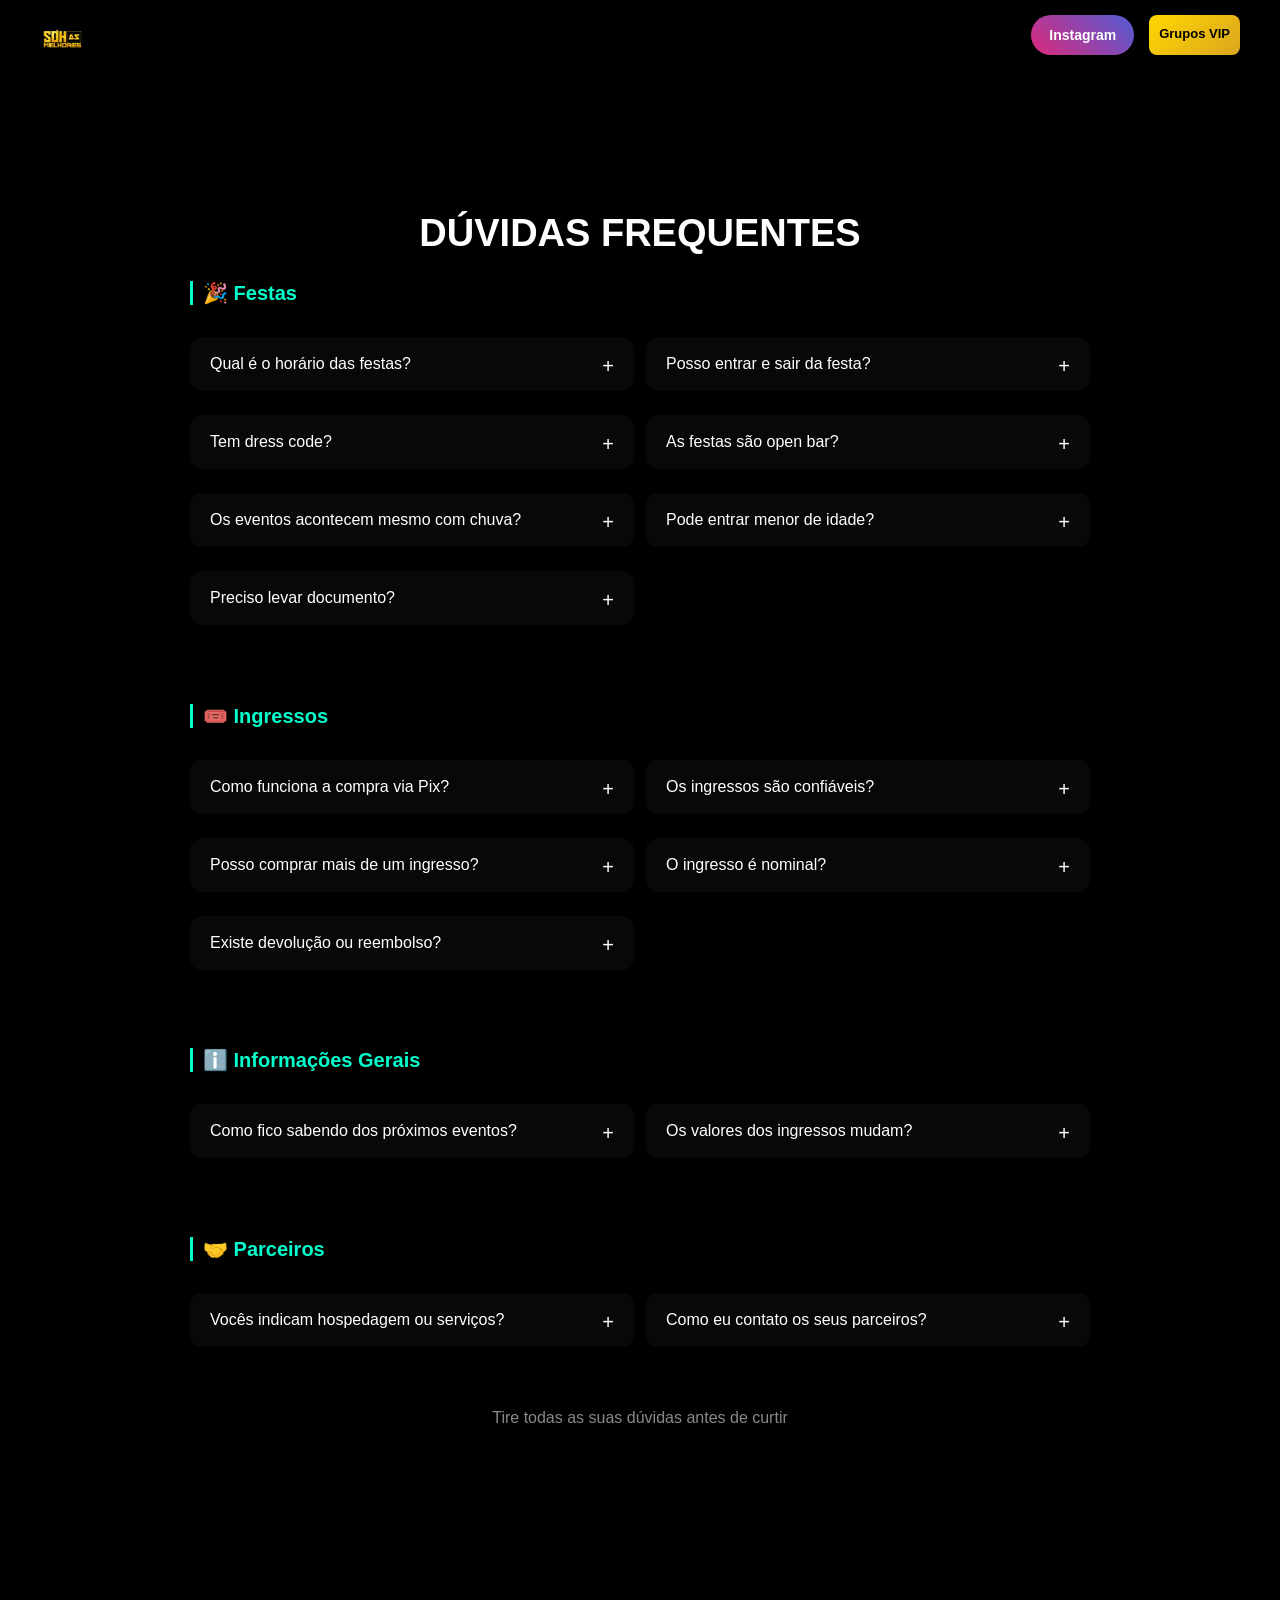
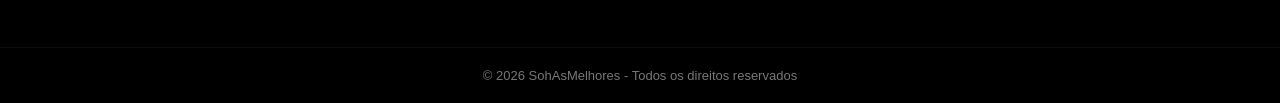
==== faq.html @ 1d4ba3af "Primeiro commit do site" ====
<!DOCTYPE html>
<html lang="pt-br">
<head>
  <meta charset="UTF-8">
  <title>sohasmelhores</title>
  <link rel="stylesheet" href="style.css">
</head>
<body>

<!-- HEADER -->
<header>
  <a href="index.html">
    <img src="images/logo.png" class="logo" alt="Logo">
  </a>

  <div class="actions">
    <a href="https://instagram.com/sohasmelhores" target="_blank" class="insta-link">Instagram</a>
    <a href="https://linktr.ee/igor.eventos" class="btn">Grupos VIP</a>
  </div>
</header>

<section class="faq-page">

  <h1>DÚVIDAS FREQUENTES</h1>

  <!-- 🎉 FESTAS -->
  <div class="faq-categoria">
    <h2>🎉 Festas</h2>

    <div class="faq-box">
      <button>Qual é o horário das festas?</button>
      <div class="resposta">
        Os horários variam conforme o evento e o dia. Normalmente começam entre 14h (sunset) e 22h e podem ir até a manhã seguinte.
      </div>
    </div>

    <div class="faq-box">
      <button>Posso entrar e sair da festa?</button>
      <div class="resposta">
        Depende da política de cada evento. A maioria não permite reentrada após a saída.
      </div>
    </div>

    <div class="faq-box">
      <button>Tem dress code?</button>
      <div class="resposta">
        Sim, algumas festas possuem dress code específico. Recomendamos sempre conferir na descrição do evento.
      </div>
    </div>

    <div class="faq-box">
      <button>As festas são open bar?</button>
      <div class="resposta">
        Alguns eventos são open bar e outros não. Essa informação estará sempre detalhada na página do evento.
      </div>
    </div>

    <div class="faq-box">
      <button>Os eventos acontecem mesmo com chuva?</button>
      <div class="resposta">
        Sim. A maioria das festas acontece normalmente, mesmo em caso de chuva.
      </div>
    </div>

    <div class="faq-box">
      <button>Pode entrar menor de idade?</button>
      <div class="resposta">
        Não. Os eventos são destinados exclusivamente para maiores de 18 anos.
      </div>
    </div>

    <div class="faq-box">
      <button>Preciso levar documento?</button>
      <div class="resposta">
        Sim, é obrigatório apresentar documento original com foto na entrada.
      </div>
    </div>

  </div>

  <!-- 🎟️ INGRESSOS -->
  <div class="faq-categoria">
    <h2>🎟️ Ingressos</h2>

    <div class="faq-box">
      <button>Como funciona a compra via Pix?</button>
      <div class="resposta">
        Ao clicar em “comprar via Pix”, você será direcionado para o WhatsApp, onde finalizamos seu pedido de forma rápida e segura.
      </div>
    </div>

    <div class="faq-box">
      <button>Os ingressos são confiáveis?</button>
      <div class="resposta">
        Sim. Trabalhamos apenas com eventos oficiais e fornecedores verificados.
      </div>
    </div>

    <div class="faq-box">
      <button>Posso comprar mais de um ingresso?</button>
      <div class="resposta">
        Sim! Você pode adquirir ingressos para amigos ou grupos normalmente.
      </div>
    </div>

    <div class="faq-box">
      <button>O ingresso é nominal?</button>
      <div class="resposta">
        Na maioria dos eventos não é obrigatório, mas pode variar conforme a organização.
      </div>
    </div>

    <div class="faq-box">
      <button>Existe devolução ou reembolso?</button>
      <div class="resposta">
        Depende da política de cada evento. Recomendamos verificar antes da compra.
      </div>
    </div>

  </div>

  <!-- ℹ️ GERAIS -->
  <div class="faq-categoria">
    <h2>ℹ️ Informações Gerais</h2>

    <div class="faq-box">
      <button>Como fico sabendo dos próximos eventos?</button>
      <div class="resposta">
        Você pode acompanhar tudo pelo nosso site, Instagram e nos grupos VIP, onde divulgamos todas as novidades.
      </div>
    </div>

    <div class="faq-box">
      <button>Os valores dos ingressos mudam?</button>
      <div class="resposta">
        Sim. Os eventos trabalham com lotes, então os preços tendem a subir conforme as vendas avançam.
      </div>
    </div>

  </div>

  <!-- 🤝 PARCEIROS -->
  <div class="faq-categoria">
    <h2>🤝 Parceiros</h2>

    <div class="faq-box">
      <button>Vocês indicam hospedagem ou serviços?</button>
      <div class="resposta">
        Sim, contamos com parceiros selecionados para oferecer uma experiência completa.
      </div>
    </div>

    <div class="faq-box">
      <button>Como eu contato os seus parceiros?</button>
      <div class="resposta">
        Vocês podem entrar em contato conosco ou acessar cada perfil que esta na guia de Parceiro, de acordo com sua necessidade.
      </div>
    </div>

  </div>

</section>
<script src="script.js"></script>

<footer class="footer">
  <p>© 2026 SohAsMelhores - Todos os direitos reservados</p>
</footer>

</body>
</html>
---- style.css ----
body {
  margin: 0;
  font-family: Arial;
  background: #000;
  color: white;
  padding-top: 80px;
  overflow-x: hidden; /* 🔥 evita sumir botão */
}

/* FUNDO ESCURO */
.popup {
  position: fixed;
  top: 0;
  left: 0;
  width: 100%;
  height: 100%;
  background: rgba(0,0,0,0.7);

  display: flex;
  align-items: center;
  justify-content: center;

  z-index: 999;
}

/* CAIXA */
.popup-content {
  background: #111;
  padding: 30px;
  border-radius: 15px;
  text-align: center;
  width: 100%;
  max-width: 400px;
  color: #fff;
  position: relative;
}

/* BOTÃO FECHAR */
.fechar {
  position: absolute;
  top: 10px;
  right: 15px;
  cursor: pointer;
  font-size: 18px;
}

/* BOTÃO PRINCIPAL */
.btn-popup {
  display: block;
  margin: 20px 0;
  background: gold;
  color: #000;
  padding: 12px;
  border-radius: 8px;
  text-decoration: none;
  font-weight: bold;
}

/* TEXTO RECUSA */
.recusar {
  font-size: 12px;
  color: #aaa;
  cursor: pointer;
}

/* HEADER */
header {
  display: flex;
  justify-content: space-between;
  align-items: flex-start;

  padding: 15px 40px; /* mais equilibrado */
  box-sizing: border-box;

  background: rgba(0,0,0,0.9);
  backdrop-filter: blur(8px);

  position: fixed;
  top: 0;
  left: 0;
  width: 100%;

  z-index: 9999;
  transition: 0.3s;
}

/* QUANDO SCROLLAR */
header.scrolled {
  background: rgba(0,0,0,0.7);
  backdrop-filter: blur(12px);
}

/* LINK DO LOGO (IMPORTANTE PRA NÃO QUEBRAR) */
header a {
  display: flex;
  align-items: flex-start;
  text-decoration: none;
}

/* LOGO */
.logo {
  height: 45px;
  object-fit: contain;
  margin-top: 2px;
}

/* AÇÕES (lado direito) */
.actions {
  display: flex;
  align-items: flex-start;
  gap: 15px;
  z-index: 10000;
}

/* BOTÃO INSTA */
.insta-link {
  background: linear-gradient(45deg, #dd2a7b, #515bd4);
  color: #fff;
  padding: 10px 18px;
  border-radius: 25px;
  font-weight: bold;
  text-decoration: none;
  font-size: 14px;

  display: flex;
  align-items: center;
  gap: 8px;

  transition: 0.3s;
  height: 20px;
}

/* HOVER */
.insta-link:hover {
  transform: scale(1.05);
  box-shadow: 0 0 15px rgba(221,42,123,0.5);
}

/* BOTÃO VIP */
.btn {
  background: linear-gradient(135deg, gold, goldenrod);
  color: black;
  padding: 10px 18px;
  border-radius: 25px;
  text-decoration: none;
  font-weight: bold;
  font-size: 14px;
  transition: 0.3s;
  height: 20px;
}

/* HOVER */
.btn:hover {
  transform: scale(1.05);
  box-shadow: 0 0 15px rgba(255,215,0,0.4);
}


/* HERO */
.hero {
  position: relative;
  height: 100vh;

  display: flex;
  align-items: center;
  justify-content: center;
  text-align: center;

  overflow: hidden;

  margin-top: 80px; /* espaço do header */
}

/* LOGO COMO FUNDO (AGORA CERTO) */
.hero::before {
  content: "";
  position: absolute;
  inset: 0;
  pointer-events: none;

  background: url('images/logo.png') center no-repeat;
  background-size: contain; /* NÃO DISTORCE */

  background-position: 50% 30%;

  filter: blur(8px) brightness(0.4); /* DESFOQUE + ESCURO */
  transform: scale(1.2); /* evita bordas cortadas */

  z-index: 1;
}

/* TEXTO NA FRENTE */
.hero-texto {
  position: relative;
  z-index: 2;
  margin-top: -60px; /* sobe um pouco o texto */
}

.hero-texto h2 {
  font-size: 42px;
  color: #fff;
  font-weight: bold;
}

.hero-texto p {
  color: #ccc;
  margin-top: 10px;
}
/* ===== CARROSSEL FESTAS ===== */

.destaque-carrossel .card {
  position: relative;
  overflow: hidden;
  cursor: pointer;
}

/* OVERLAY PREMIUM */
.destaque-carrossel .acoes-card {
  position: absolute;
  top: 50%;
  left: 50%;
  transform: translate(-50%, 80%); /* começa escondido embaixo */

  width: 80%;
  display: flex;
  flex-direction: column;
  gap: 12px;

  opacity: 0;
  transition: all 0.4s ease;
  z-index: 3;
}

/* FUNDO COM BLUR */
.destaque-carrossel .card::after {
  content: "";
  position: absolute;
  inset: 0;
  background: rgba(0, 0, 0, 0.4);
  backdrop-filter: blur(6px);

  opacity: 0;
  transition: 0.4s;
  z-index: 2;
}

/* ATIVO */
.destaque-carrossel .card.ativo::after {
  opacity: 1;
}

.destaque-carrossel .card.ativo .acoes-card {
  opacity: 1;
  transform: translate(-50%, -50%); /* sobe pro centro */
}

/* BOTÕES */
.btn-card {
  padding: 12px;
  border-radius: 10px;
  text-align: center;
  font-weight: bold;
  text-decoration: none;
  font-size: 14px;

  transition: 0.2s;
}

/* GRADIENTE PREMIUM */
.ingresso {
  background: linear-gradient(90deg, #00ff88, #00ccff);
  color: #000;
}

/* WHATSAPP */
.pix {
  background: #25D366;
  color: #fff;
}

/* HOVER */
.btn-card:hover {
  transform: scale(1.05);
}

/* OVERLAY PREMIUM */
.destaque-carrossel .acoes-card {
  position: absolute;
  top: 50%;
  left: 50%;
  transform: translate(-50%, 80%); /* começa escondido embaixo */

  width: 80%;
  display: flex;
  flex-direction: column;
  gap: 12px;

  opacity: 0;
  transition: all 0.4s ease;
  z-index: 3;
}

/* FUNDO COM BLUR */
.destaque-carrossel .card::after {
  content: "";
  position: absolute;
  inset: 0;
  background: rgba(0, 0, 0, 0.4);
  backdrop-filter: blur(6px);

  opacity: 0;
  transition: 0.4s;
  z-index: 2;
}

/* ATIVO */
.destaque-carrossel .card.ativo::after {
  opacity: 1;
}

.destaque-carrossel .card.ativo .acoes-card {
  opacity: 1;
  transform: translate(-50%, -50%); /* sobe pro centro */
}

/* BOTÕES */
.btn-card {
  padding: 12px;
  border-radius: 10px;
  text-align: center;
  font-weight: bold;
  text-decoration: none;
  font-size: 14px;

  transition: 0.2s;
}

/* GRADIENTE PREMIUM */
.destaque-carrossel .ingresso {
  background: linear-gradient(90deg, goldenrod, gold);
  color: #000;
}

/* WHATSAPP */
.destaque-carrossel .pix {
  background: #00ccff;
  color: #000;
}
.destaque-carrossel .btn-card {
  border: 1px solid rgba(255,255,255,0.1);
  backdrop-filter: blur(6px);
}
/* HOVER */
.destaque-carrossel .pix {
  transform: scale(1.06);
  box-shadow: 0 0 20px rgba(255,255,255,0.2);
}

/* ===== CARROSSEL CORPUS CHRIST ===== */

.carrossel {
  display: flex;
  gap: 15px;
  overflow-x: auto;
  scroll-behavior: smooth;
  padding: 20px;
}

.carrossel-container {
  position: relative; 
}

.carrossel::-webkit-scrollbar {
  display: none;
}

/* ===== CARD ===== */
.card {
  min-width: 240px;   
  max-width: 240px;
  flex: 0 0 auto;     

  background: #111;
  border-radius: 12px;
  overflow: hidden;
  cursor: pointer;
  transition: 0.3s;
}

/* ===== IMAGEM ===== */
.card img {
  width: 100%;
  height: 210px;
  object-fit: cover;
  display: block;
}

.destaque-carrossel .card {
  min-width: 300px;
  max-width: 300px;
}

.destaque-carrossel .card img {
  height: 380px;
}

.destaque-carrossel h2 {
  font-size: 28px;
}

.destaque-carrossel {
  margin-bottom: 40px;
}

/* ===== INFO ===== */
.info {
  padding: 12px;
  background: #111;
}

/* ===== TEXTOS ===== */
.data {
  font-size: 12px;
  color: #aaa;
}

.info h3 {
  margin: 5px 0;
  font-size: 16px;
  color: #fff;
}

.local {
  font-size: 13px;
  color: #ccc;
}

/* ===== BOTÃO ===== */
.btn-card {
  display: block;
  margin-top: 10px;
  background: gold;
  color: black;
  text-align: center;
  padding: 8px;
  border-radius: 8px;
  text-decoration: none;
  font-weight: bold;
  transition: 0.3s;
}

.btn-card:hover {
  background: #ffd700;
}

/* ===== HOVER CARD ===== */
.card:hover {
  transform: translateY(-8px);
  box-shadow: 0 10px 25px rgba(255, 215, 0, 0.2);
}

/* BOTÕES */
.seta {
  position: absolute;
  top: 50%;                 
  transform: translateY(-50%); 
  z-index: 10;
  background: rgba(0,0,0,0.7);
  border: none;
  color: white;
  font-size: 25px;
  cursor: pointer;
  width: 45px;
  height: 45px;
  padding: 10px;
  border-radius: 50%;
  display: flex;
  align-items: center;
  justify-content: center;
}

.esquerda {
  left: 10px;
}

.direita {
  right: 10px;
}

.seta:hover {
  background: gold;
  color: black;
}

/* MENU LATERAL */
.menu {
  position: fixed;
  right: -300px;
  top: 0;
  width: 250px;
  height: 100%;
  background: #111;
  padding: 20px;
  transition: 0.3s;
}

.menu a {
  display: block;
  margin: 15px 0;
  color: white;
  text-decoration: none;
}

.menu.active {
  right: 0;
}

.menu-btn {
  background: none;
  color: white;
  font-size: 20px;
  border: none;
}

/* ===== CONTAINER ===== */
.parceiros {
  display: grid;
  grid-template-columns: repeat(4, 1fr);
  gap: 20px;
}

/* RESPONSIVO */
@media (max-width: 900px) {
  .parceiros {
    grid-template-columns: repeat(2, 1fr);
  }
}

@media (max-width: 500px) {
  .parceiros {
    grid-template-columns: 1fr;
  }
}

/* ===== CARD ===== */
.card-parceiro {
  position: relative;
  overflow: hidden;
  border-radius: 16px;
  cursor: pointer;

  background: rgba(255,255,255,0.03);
  border: 1px solid rgba(255,255,255,0.08);

  transition: transform 0.35s ease, box-shadow 0.35s ease;

  opacity: 0;
  transform: translateY(40px) scale(0.98);
  animation: aparecer 0.6s ease forwards;
}

/* delay em cascata */
.card-parceiro:nth-child(2) { animation-delay: 0.1s; }
.card-parceiro:nth-child(3) { animation-delay: 0.2s; }
.card-parceiro:nth-child(4) { animation-delay: 0.3s; }

/* ===== IMAGEM ===== */
.card-parceiro img {
  width: 100%;
  height: 200px;
  object-fit: cover;
  transition: transform 0.4s ease;
}

/* hover leve */
.card-parceiro:hover {
  transform: translateY(-5px) scale(1.01);
  box-shadow:
    0 10px 30px rgba(0,0,0,0.4),
    0 0 15px gold;
}

.card-parceiro:hover img {
  transform: scale(1.05);
}

/* ativo (clicado) */
.card-parceiro.ativo {
  transform: scale(1.03);
}

.card-parceiro.ativo img {
  transform: scale(1.08);
}

/* ===== BORDA PREMIUM ===== */
.card-parceiro::before {
  content: "";
  position: absolute;
  inset: 0;
  border-radius: 16px;

  border: 1px solid rgba(255,255,255,0.15);

  opacity: 0;
  transition: 0.4s;
}

.card-parceiro:hover::before {
  opacity: 1;
  box-shadow:
    0 10px 30px rgba(0,0,0,0.4),
    0 0 20px rgba(255,255,255,0.1);
}
/* ===== OVERLAY (BLUR) ===== */
.card-parceiro::after {
  content: "";
  position: absolute;
  inset: 0;
  background: rgba(10,10,10,0.55);
  backdrop-filter: blur(10px);

  opacity: 0;
  transition: opacity 0.4s;
  z-index: 2;
}

.card-parceiro.ativo::after {
  opacity: 1;
}

/* ===== AÇÕES ===== */
.acoes-parceiro {
  position: absolute;
  top: 50%;
  left: 50%;
  transform: translate(-50%, 80%);
  width: 85%;

  opacity: 0;
  text-align: center;
  z-index: 3;

  transition: all 0.45s cubic-bezier(0.22, 1, 0.36, 1);
}

.card-parceiro.ativo .acoes-parceiro {
  opacity: 1;
  transform: translate(-50%, -50%);
}

/* ===== TEXTO ===== */
.card-parceiro .info {
  position: absolute;
  bottom: 10px;
  left: 15px;

  color: #fff;
  font-weight: bold;
  font-size: 14px;
  letter-spacing: 0.5px;

  text-shadow: 0 2px 10px rgba(0,0,0,0.8);
  z-index: 2;
}

/* ===== BOTÕES ===== */
.btn-parceiro {
  display: block;
  margin-top: 10px;
  padding: 12px;

  border-radius: 10px;
  font-weight: 600;
  text-decoration: none;

  background: linear-gradient(135deg, #00ff88, #00ccff);
  color: #000;

  box-shadow: 0 0 15px rgba(0,255,150,0.4);
  transition: transform 0.2s ease;
}

.btn-parceiro:hover {
  transform: scale(1.05);
}

/* whatsapp */
.btn-parceiro:nth-child(2) {
  background: #25D366;
  color: #fff;
  box-shadow: 0 0 10px rgba(37,211,102,0.6);
}

/* ===== ANIMAÇÃO ===== */
@keyframes aparecer {
  to {
    opacity: 1;
    transform: translateY(0) scale(1);
  }
}
/* WHATSAPP */
.whatsapp-fixo{
position:fixed;
bottom:25px;
right:25px;
background:#25D366;
width:60px;
height:60px;
display:flex;
align-items:center;
justify-content:center;
border-radius:50%;
box-shadow:0 4px 12px rgba(0,0,0,0.4);
z-index:999;
transition:0.3s;
}

.whatsapp-fixo svg{
width:32px;
height:32px;
}

.whatsapp-fixo:hover{
transform:scale(1.1);
}

@media (max-width: 900px) {
  .parceiros {
    grid-template-columns: repeat(2, 1fr);
  }
}

@media (max-width: 500px) {
  .parceiros {
    grid-template-columns: 1fr;
  }
}

/* MODAL */

/* FUNDO */
.modal {
  display: none;
  position: fixed;
  inset: 0;
  z-index: 999;
  overflow-y: auto;
}

.modal-overlay {
  position: absolute;
  inset: 0;
  background: rgba(0,0,0,0.85);
}

/* CAIXA */
.modal-content {
  position: relative;
  margin: 5% auto;
  width: 90%;
  max-width: 420px;
  max-height: 80vh;
  border-radius: 16px;
  overflow: auto;
}
  .modal-content {
  background: linear-gradient(
    180deg,
    rgba(20,20,20,0.95),
    rgba(10,10,10,1)
  );

  border: 1px solid rgba(238, 255, 0, 0.322);
  box-shadow: 0 10x 30px rgba(0,0,0,0.6);

  animation: subir 0.3s ease;
}

/* ANIMAÇÃO */
@keyframes subir {
  from {
    transform: translateY(40px);
    opacity: 0;
  }
  to {
    transform: translateY(0);
    opacity: 1;
  }
}

/* FECHAR */
.fechar {
  position: absolute;
  top: 15px;
  right: 20px;
  font-size: 24px;
  cursor: pointer;
  z-index: 2;
}

/* BANNER */
.banner {
  position: relative;
  height: 150px;
  background: linear-gradient(to top, #000, #111);
}

.banner img {
  width: 100%;
  height: 100%;
  object-fit: cover;
  opacity: 0.4;
}

.banner .overlay {
  position: absolute;
  inset: 0;
  background: linear-gradient(to top, #000, transparent);
}

.banner h2 {
  position: absolute;
  bottom: 50px;
  left: 20px;
  font-size: 18px;
}

.banner p {
  position: absolute;
  bottom: 15px;
  left: 20px;
  font-size: 12px;
  color: #ccc;
}

/* ABAS */
.tabs {
  display: flex;
  justify-content: center;
  gap: 10px;
  padding: 15px;
  flex-wrap: wrap;
}

.tabs button {
  padding: 6px 10px;
  border-radius: 20px;
  border: none;
  background: #222;
  color: #fff;
  cursor: pointer;
  opacity: 0.6;
  transition: 0.2s;
  font-size: 12px;
}

.tabs button:hover {
  background: goldenrod;
  color: #000;
}

.tabs button.ativo {
  opacity: 1;
  background: goldenrod;
  color: #000;
}

/* CONTEÚDO */
#conteudo {
  padding: 12px;
  font-size: 13px;
  line-height: 1.4;
}

.dia {
  display: none;
}

.dia.ativo {
  display: block;
}

/* TEXTO */
#conteudo p {
  margin: 8px 0;
  color: #ddd;
  margin-bottom: 10px;
}

/* BOTÕES */
.acoes {
  padding: 20px;
}

.btn {
  display: block;
  padding: 10px;
  text-align: center;
  border-radius: 8px;
  margin-bottom: 10px;
  text-decoration: none;
  font-weight: bold;
  font-size: 13px;
  line-height: 1.4;
}

/* INGRESSO */
.ingresso {
  background: linear-gradient(90deg, goldenrod, goldenrod);
  color: #000;
}

/* WHATS */
.whatsapp {
  background: #00ccff;
  color: #000;
}

.insta-section {
  padding: 60px 20px;
  background: #000;
  text-align: center;
}

/* IMAGEM */
.insta-banner {
  max-width: 1000px;
  margin: 0 auto 30px;
  border-radius: 16px;
  overflow: hidden;
}

.insta-banner img {
  width: 100%;
  height: 300px;
  object-fit: cover;
}

/* TEXTO */
.insta-texto h2 {
  color: #fff;
  font-size: 28px;
  margin-bottom: 10px;
}

.insta-texto p {
  color: #aaa;
  margin-bottom: 30px;
}

/* ===== INSTAGRAM SECTION ===== */
.insta-section {
  padding: 80px 20px;
  background: #000;
}

/* CONTAINER LADO A LADO */
.insta-container {
  display: grid;
  grid-template-columns: 1fr 1.2fr;
  gap: 50px;
  max-width: 1200px;
  margin: 0 auto;
  align-items: center;
}

/* ===== LADO ESQUERDO (CENTRALIZADO) ===== */
.insta-left {
  display: flex;
  flex-direction: column;
  align-items: center;
  justify-content: center;
  text-align: center;
}

/* LOGO */
.insta-logo {
  width: 80px;
  height: 80px;
  border-radius: 50%;
  object-fit: cover;
  margin-bottom: 20px;
  opacity: 0.9;
  box-shadow: 0 0 20px rgba(255,255,255,0.15);
}

/* TÍTULO */
.insta-left h2 {
  color: #fff;
  font-size: 30px;
  margin-bottom: 15px;
  line-height: 1.2;
}

/* TEXTO */
.insta-left p {
  color: #aaa;
  max-width: 400px;
  margin-bottom: 25px;
  line-height: 1.6;
}

/* PERFIL */
.insta-perfil {
  margin-bottom: 25px;
}

.insta-perfil strong {
  display: block;
  color: #fff;
  font-size: 16px;
}

.insta-perfil span {
  color: #888;
  font-size: 14px;
}

/* BOTÃO */
.btn-seguir {
  display: inline-block;
  padding: 12px 24px;
  border-radius: 12px;
  background: linear-gradient(135deg, #833AB4, #C13584);
  color: #fff;
  font-weight: bold;
  text-decoration: none;
  transition: 0.3s;
}

.btn-seguir:hover {
  transform: scale(1.05);
  box-shadow: 0 0 20px rgba(193,53,132,0.4);
}

/* ===== LADO DIREITO ===== */
.insta-feed {
  width: 100%;
}

/* GRID INSTAGRAM */
.insta-grid {
  display: grid;
  grid-template-columns: repeat(3, 1fr);
  gap: 10px;
}

.insta-grid img {
  width: 100%;
  height: 120px;
  object-fit: cover;
  border-radius: 8px;
  transition: 0.3s;
}

.insta-grid img:hover {
  transform: scale(1.05);
  filter: brightness(0.8);
}

/* ===== RESPONSIVO ===== */
@media (max-width: 900px) {
  .insta-container {
    grid-template-columns: 1fr;
    text-align: center;
  }
}

/* ===== FAQ PREVIEW ===== */

.faq-preview {
  padding: 100px 20px 80px;
  text-align: center;
  background: #000;
}

.faq-preview h2 {
  font-size: 34px;
  color: #fff;
  margin-bottom: 10px;
}

.faq-preview .sub {
  color: #aaa;
  margin-bottom: 50px;
  font-size: 15px;
}

/* 🔥 GRID 2 COLUNAS */
.faq-list {
  max-width: 900px;
  margin: 0 auto 40px;

  display: grid;
  grid-template-columns: repeat(2, 1fr);
  gap: 15px;
}

/* CARD */
.faq-item {
  background: rgba(255,255,255,0.04);
  border-radius: 14px;
  padding: 20px;
  text-align: left;

  border: 1px solid rgba(255,255,255,0.05);

  transition: 0.3s;
}

/* HOVER */
.faq-item:hover {
  background: rgba(255,255,255,0.07);
  transform: translateY(-2px);
}

/* PERGUNTA */
.faq-item h3 {
  color: #fff;
  font-size: 17px;
  margin-bottom: 8px;
  font-weight: 600;
}

/* RESPOSTA */
.faq-item p {
  color: #aaa;
  font-size: 14px;
  line-height: 1.5;
}

/* BOTÃO */
.btn-faq {
  display: inline-block;
  padding: 12px 26px;
  border-radius: 25px;

  background: linear-gradient(135deg, gold, goldenrod);
  color: #000;

  font-weight: bold;
  text-decoration: none;

  transition: 0.3s;
}

/* HOVER */
.btn-faq:hover {
  transform: scale(1.05);
  box-shadow: 0 0 15px rgba(255,215,0,0.4);
}

/* 📱 RESPONSIVO (celular = 1 coluna) */
@media (max-width: 700px) {
  .faq-list {
    grid-template-columns: 1fr;
  }
}
/* ===== FAQ PAGE ===== */

/* ===== PÁGINA ===== */
.faq-page {
  padding: 100px 20px;
  max-width: 900px;
  margin: 0 auto;
  color: #fff;
}

/* TÍTULO PRINCIPAL */
.faq-page h1 {
  text-align: center;
  font-size: 38px;
  margin-bottom: 10px;
}

.faq-page::after {
  content: "Tire todas as suas dúvidas antes de curtir";
  display: block;
  text-align: center;
  color: #888;
  margin-bottom: 60px;
}

/* ===== CATEGORIA ===== */
.faq-categoria {
  margin-bottom: 50px;
  display: grid;
  grid-template-columns: 1fr 1fr;
  gap: 12px;
  align-items: start;
}

.faq-categoria h2 {
  font-size: 20px;
  margin-bottom: 20px;
  color: #00ffcc;
  border-left: 3px solid #00ffcc;
  padding-left: 10px;
  grid-column: span 2;
}

/* ===== BOX ===== */
.faq-box {
  background: rgba(255,255,255,0.03);
  border-radius: 12px;
  margin-bottom: 12px;
  padding: 0 20px;
  transition: 0.3s;
  align-items: start;
}

/* HOVER */
.faq-box:hover {
  background: rgba(255,255,255,0.05);
}

/* BOTÃO */
.faq-box button {
  width: 100%;
  background: none;
  border: none;
  color: #fff;
  text-align: left;
  padding: 18px 0;
  font-size: 16px;
  cursor: pointer;
  position: relative;
}

/* ÍCONE + */
.faq-box button::after {
  content: "+";
  position: absolute;
  right: 0;
  font-size: 20px;
  transition: 0.3s;
}

/* RESPOSTA */
.resposta {
  max-height: 0;
  overflow: hidden;
  color: #aaa;
  font-size: 14px;
  line-height: 1.6;
  transition: all 0.4s ease;
}

/* ATIVO */
.faq-box.ativo {
  background: rgba(255,255,255,0.06);
}

.faq-box.ativo .resposta {
  max-height: 500px;
  padding-bottom: 15px;
}

/* TROCA + POR - */
.faq-box.ativo button::after {
  content: "−";
}

@media (max-width: 768px) {
  .faq-categoria {
    grid-template-columns: 1fr;
  }
}

.footer {
  width: 100%;
  padding: 20px 0;
  margin-top: 60px;

  text-align: center;
  color: #777;
  font-size: 13px;

  background: transparent; /* ou #000 */
  border-top: 1px solid rgba(255, 255, 255, 0.05);

  display: flex;
  justify-content: center;
  align-items: center;
}

.footer p {
  margin: 0;
}

body {
  display: flex;
  flex-direction: column;
  min-height: 100vh;
}

footer {
  margin-top: auto;
}
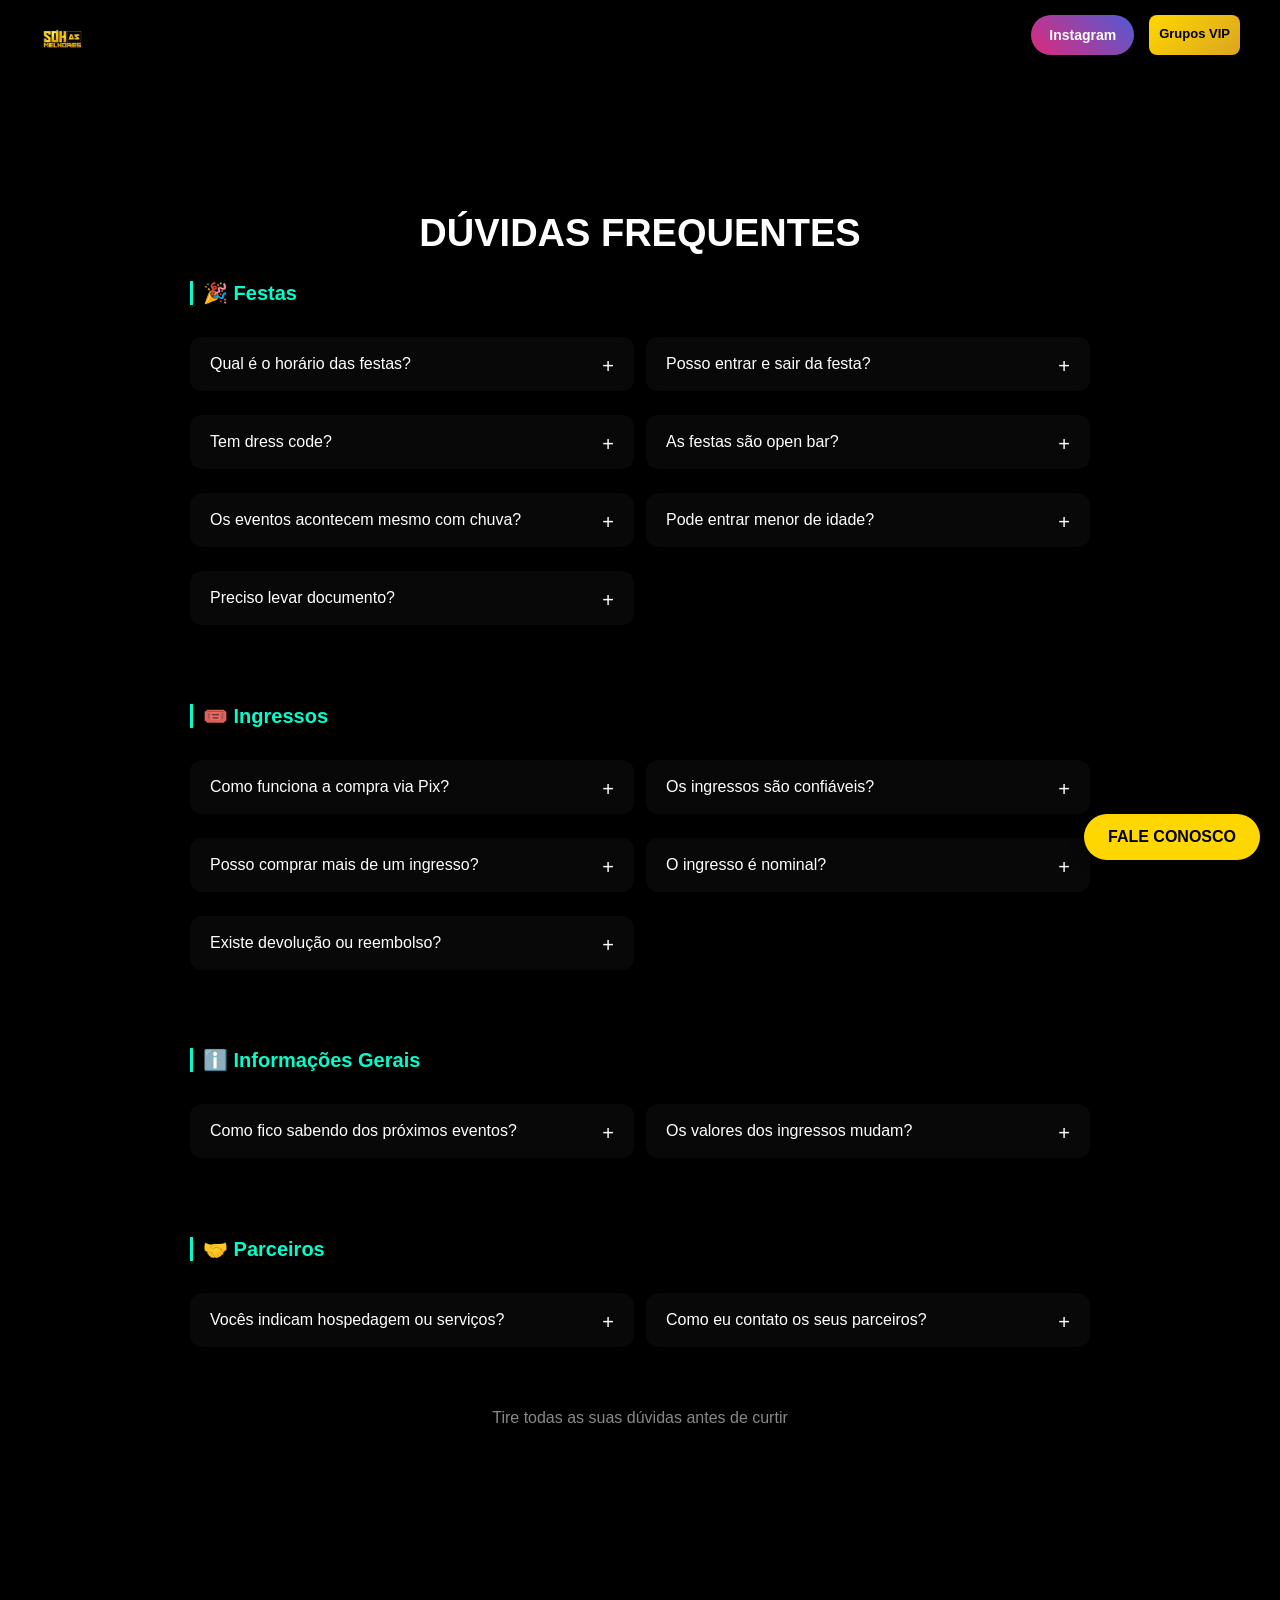
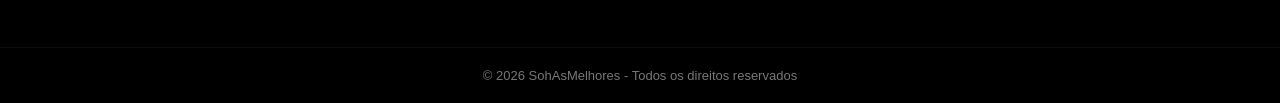
==== commit 59fc56db: "ajustando botao FALE CONOSCO no faq" ====
--- a/faq.html
+++ b/faq.html
@@ -160,6 +160,11 @@
   </div>
 
 </section>
+
+    <a href="https://wa.me/5513991603553?text=Olá%20Igor,%20tenho%20dúvidas%20sobre%20as%20festas." target="_blank" class="btn-popup">
+      FALE CONOSCO
+    </a>
+
 <script src="script.js"></script>
 
 <footer class="footer">
--- a/style.css
+++ b/style.css
@@ -1297,4 +1297,46 @@
 
 footer {
   margin-top: auto;
-}+}
+
+.btn-popup {
+  display: inline-flex;
+  align-items: center;
+  gap: 8px;
+
+  background: #FFD700;
+  color: #000;
+  padding: 14px 24px;
+  font-weight: 600;
+  border-radius: 50px;
+  text-decoration: none;
+
+  position: fixed;
+  bottom: 20px;
+  right: 20px;
+  z-index: 999;
+
+  box-shadow: 0 5px 15px rgba(0,0,0,0.3);
+  transition: 0.3s;
+}
+
+/* Ícone */
+.btn-popup i {
+  font-size: 18px;
+}
+
+/* Hover */
+.btn-popup:hover {
+  transform: translateY(-3px);
+  box-shadow: 0 8px 20px rgba(0,0,0,0.4);
+}
+
+@keyframes pulse {
+  0% { box-shadow: 0 0 0 0 rgba(255,215,0, 0.6); }
+  70% { box-shadow: 0 0 0 15px rgba(255,215,0, 0); }
+  100% { box-shadow: 0 0 0 0 rgba(255,215,0, 0); }
+}
+
+.btn-popup {
+  animation: pulse 2s infinite;
+}
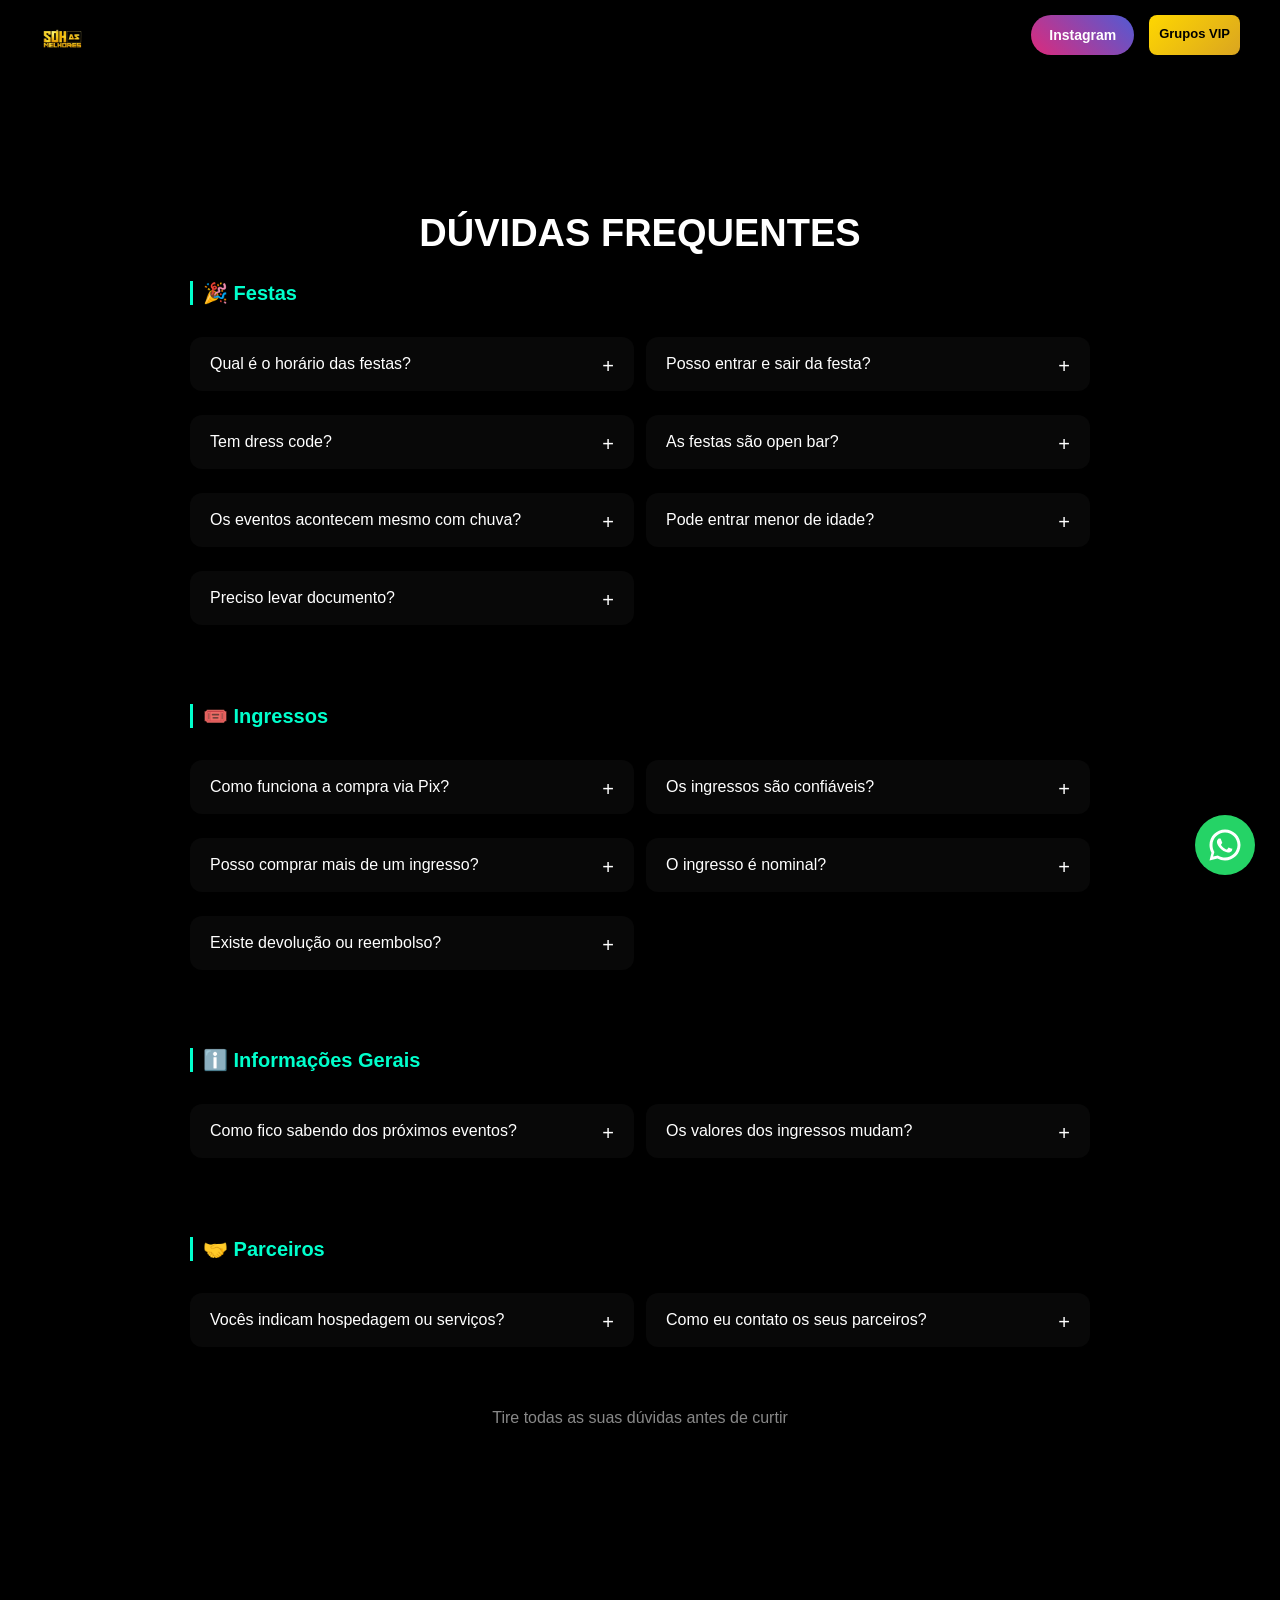
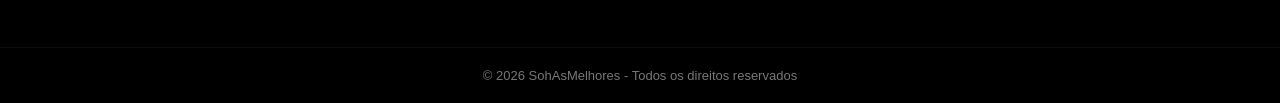
==== commit b291d2e6: "ajuste fino botoes whatsapp" ====
--- a/faq.html
+++ b/faq.html
@@ -160,16 +160,24 @@
   </div>
 
 </section>
-
-    <a href="https://wa.me/5513991603553?text=Olá%20Igor,%20tenho%20dúvidas%20sobre%20as%20festas." target="_blank" class="btn-popup">
-      FALE CONOSCO
-    </a>
-
-<script src="script.js"></script>
-
+    
+<!-- WHATSAPP -->
 <footer class="footer">
   <p>© 2026 SohAsMelhores - Todos os direitos reservados</p>
 </footer>
 
+<!-- WHATSAPP -->
+</footer>
+
+<a href="https://wa.me/5513991603553?text=Olá,%20quero%20informações%20sobre%20os%20eventos!"
+class="whatsapp-fixo" target="_blank">
+
+<svg xmlns="http://www.w3.org/2000/svg" viewBox="0 0 32 32">
+<path fill="white"
+d="M16 .5C7.5.5.5 7.5.5 16c0 2.8.7 5.4 2 7.7L.5 31.5l8-2c2.2 1.2 4.7 1.9 7.5 1.9 8.5 0 15.5-7 15.5-15.5S24.5.5 16 .5zm0 28c-2.4 0-4.7-.6-6.7-1.8l-.5-.3-4.7 1.2 1.3-4.6-.3-.5C4.1 20.7 3.5 18.4 3.5 16 3.5 9.1 9.1 3.5 16 3.5S28.5 9.1 28.5 16 22.9 28.5 16 28.5zm6.9-8.5c-.4-.2-2.4-1.2-2.7-1.3-.4-.1-.6-.2-.9.2s-1 1.3-1.2 1.5-.5.3-.9.1c-.4-.2-1.6-.6-3-1.9-1.1-1-1.9-2.2-2.1-2.6s0-.6.2-.8c.2-.2.4-.5.6-.7.2-.2.2-.4.3-.6.1-.2 0-.5-.1-.7-.1-.2-.9-2.2-1.2-3-.3-.7-.6-.6-.9-.6h-.8c-.3 0-.7.1-1 .5s-1.3 1.2-1.3 3 1.3 3.6 1.5 3.9c.2.2 2.6 4 6.4 5.6.9.4 1.6.6 2.2.7.9.3 1.7.3 2.3.2.7-.1 2.4-1 2.7-2 .3-1 .3-1.9.2-2-.1-.1-.3-.2-.7-.4z" />
+</svg>
+
+<script src="script.js"></script>
+
 </body>
 </html>
--- a/style.css
+++ b/style.css
@@ -1298,45 +1298,3 @@
 footer {
   margin-top: auto;
 }
-
-.btn-popup {
-  display: inline-flex;
-  align-items: center;
-  gap: 8px;
-
-  background: #FFD700;
-  color: #000;
-  padding: 14px 24px;
-  font-weight: 600;
-  border-radius: 50px;
-  text-decoration: none;
-
-  position: fixed;
-  bottom: 20px;
-  right: 20px;
-  z-index: 999;
-
-  box-shadow: 0 5px 15px rgba(0,0,0,0.3);
-  transition: 0.3s;
-}
-
-/* Ícone */
-.btn-popup i {
-  font-size: 18px;
-}
-
-/* Hover */
-.btn-popup:hover {
-  transform: translateY(-3px);
-  box-shadow: 0 8px 20px rgba(0,0,0,0.4);
-}
-
-@keyframes pulse {
-  0% { box-shadow: 0 0 0 0 rgba(255,215,0, 0.6); }
-  70% { box-shadow: 0 0 0 15px rgba(255,215,0, 0); }
-  100% { box-shadow: 0 0 0 0 rgba(255,215,0, 0); }
-}
-
-.btn-popup {
-  animation: pulse 2s infinite;
-}
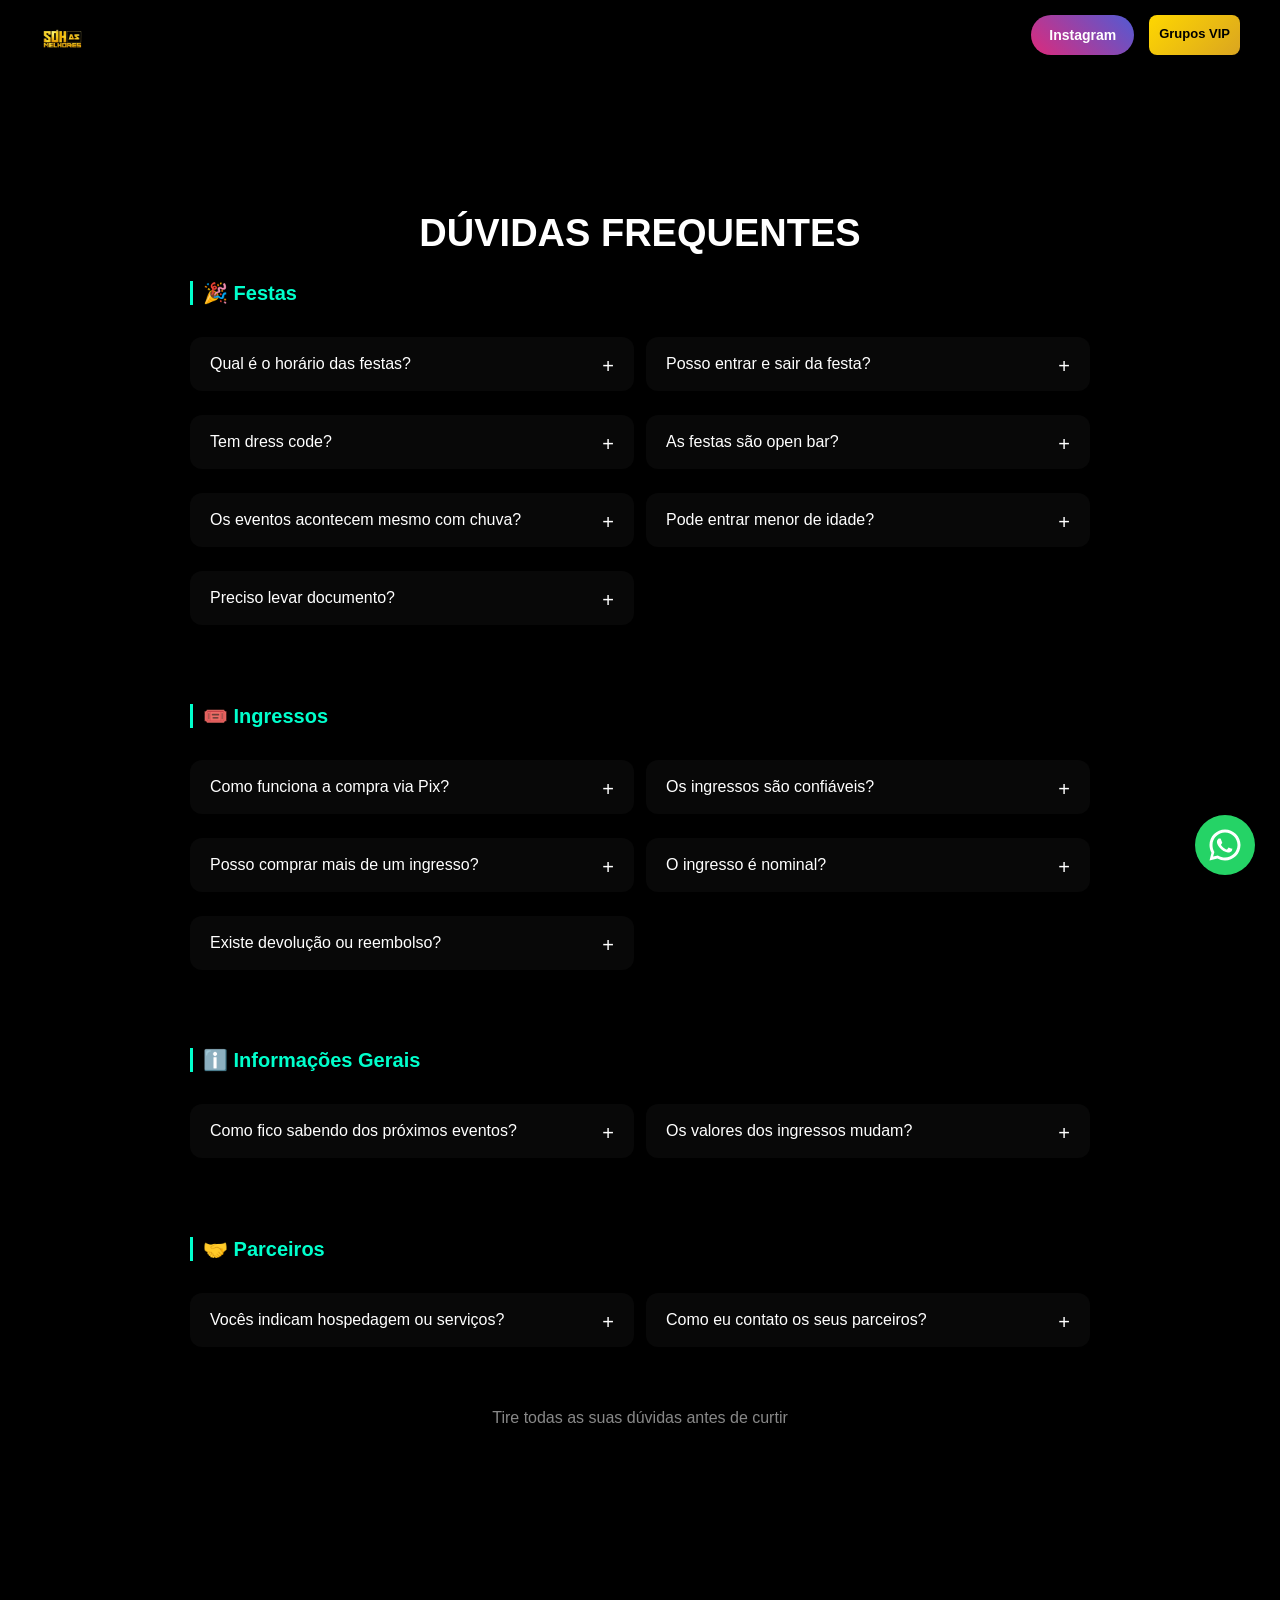
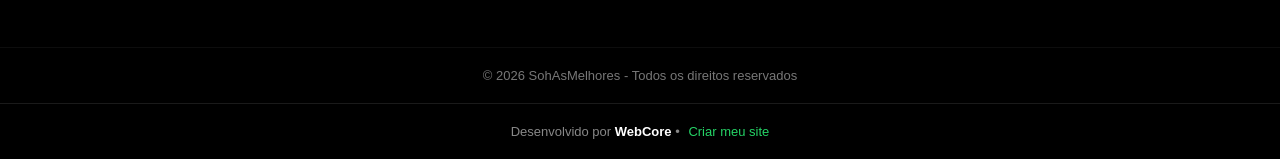
==== commit e9b707f5: "adc assinatura final da page" ====
--- a/faq.html
+++ b/faq.html
@@ -1,6 +1,10 @@
 <!DOCTYPE html>
 <html lang="pt-br">
 <head>
+  <link rel="icon" type="image/png" sizes="32x32" href="images/favicon.png">
+  <link rel="icon" type="image/png" sizes="16x16" href="images/favicon.png">
+  <link rel="apple-touch-icon" href="images/favicon.png">
+  
   <meta charset="UTF-8">
   <title>sohasmelhores</title>
   <link rel="stylesheet" href="style.css">
@@ -166,6 +170,16 @@
   <p>© 2026 SohAsMelhores - Todos os direitos reservados</p>
 </footer>
 
+<!-- ASSUNATURA -->
+<div class="assinatura-dev minimal">
+  <p>
+    Desenvolvido por <strong> WebCore </strong> •
+    <a href="https://wa.me/5512988490983?text=Olá%20Kelvin,%20quero%20um%20site%20profissional!" target="_blank">
+      Criar meu site
+    </a>
+  </p>
+</div>
+
 <!-- WHATSAPP -->
 </footer>
 
--- a/style.css
+++ b/style.css
@@ -757,8 +757,8 @@
 /* CAIXA */
 .modal-content {
   position: relative;
-  margin: 5% auto;
-  width: 90%;
+  margin: 10% auto;
+  width: 100%;
   max-width: 420px;
   max-height: 80vh;
   border-radius: 16px;
@@ -1298,3 +1298,70 @@
 footer {
   margin-top: auto;
 }
+
+.titulo-com-botoes {
+  display: flex;
+  justify-content: space-between;
+  align-items: center; /* 🔥 alinha perfeitamente na mesma linha */
+  margin: 0 40px 20px 40px;
+}
+
+.whatsapp-topo {
+  display: flex;
+  gap: 12px;
+}
+
+.btn-whats {
+  background: #25D366;
+  color: #fff;
+  padding: 10px 18px;
+  border-radius: 25px;
+  text-decoration: none;
+  font-weight: 600;
+  transition: 0.3s;
+}
+
+.btn-whats:hover {
+  background: #1ebe5d;
+  transform: scale(1.05);
+}
+
+.btn-whats.outline {
+  background: #25D366;
+  color: #fff;
+}
+
+.btn-whats.outline:hover {
+  background: #25D366;
+  color: #fff;
+}
+
+.assinatura-dev.minimal {
+  text-align: center;
+  padding: 20px 10px;
+  font-size: 13px;
+  color: #888;
+  border-top: 1px solid rgba(255,255,255,0.1); /* se fundo for escuro */
+}
+
+.assinatura-dev.minimal p {
+  margin: 0;
+}
+
+.assinatura-dev.minimal strong {
+  color: #fff; /* destaque no nome */
+  font-weight: 600;
+}
+
+.assinatura-dev.minimal a {
+  color: #25D366;
+  text-decoration: none;
+  font-weight: 500;
+  margin-left: 5px;
+  transition: 0.3s;
+}
+
+.assinatura-dev.minimal a:hover {
+  color: #1ebe5d;
+  text-decoration: underline;
+}
